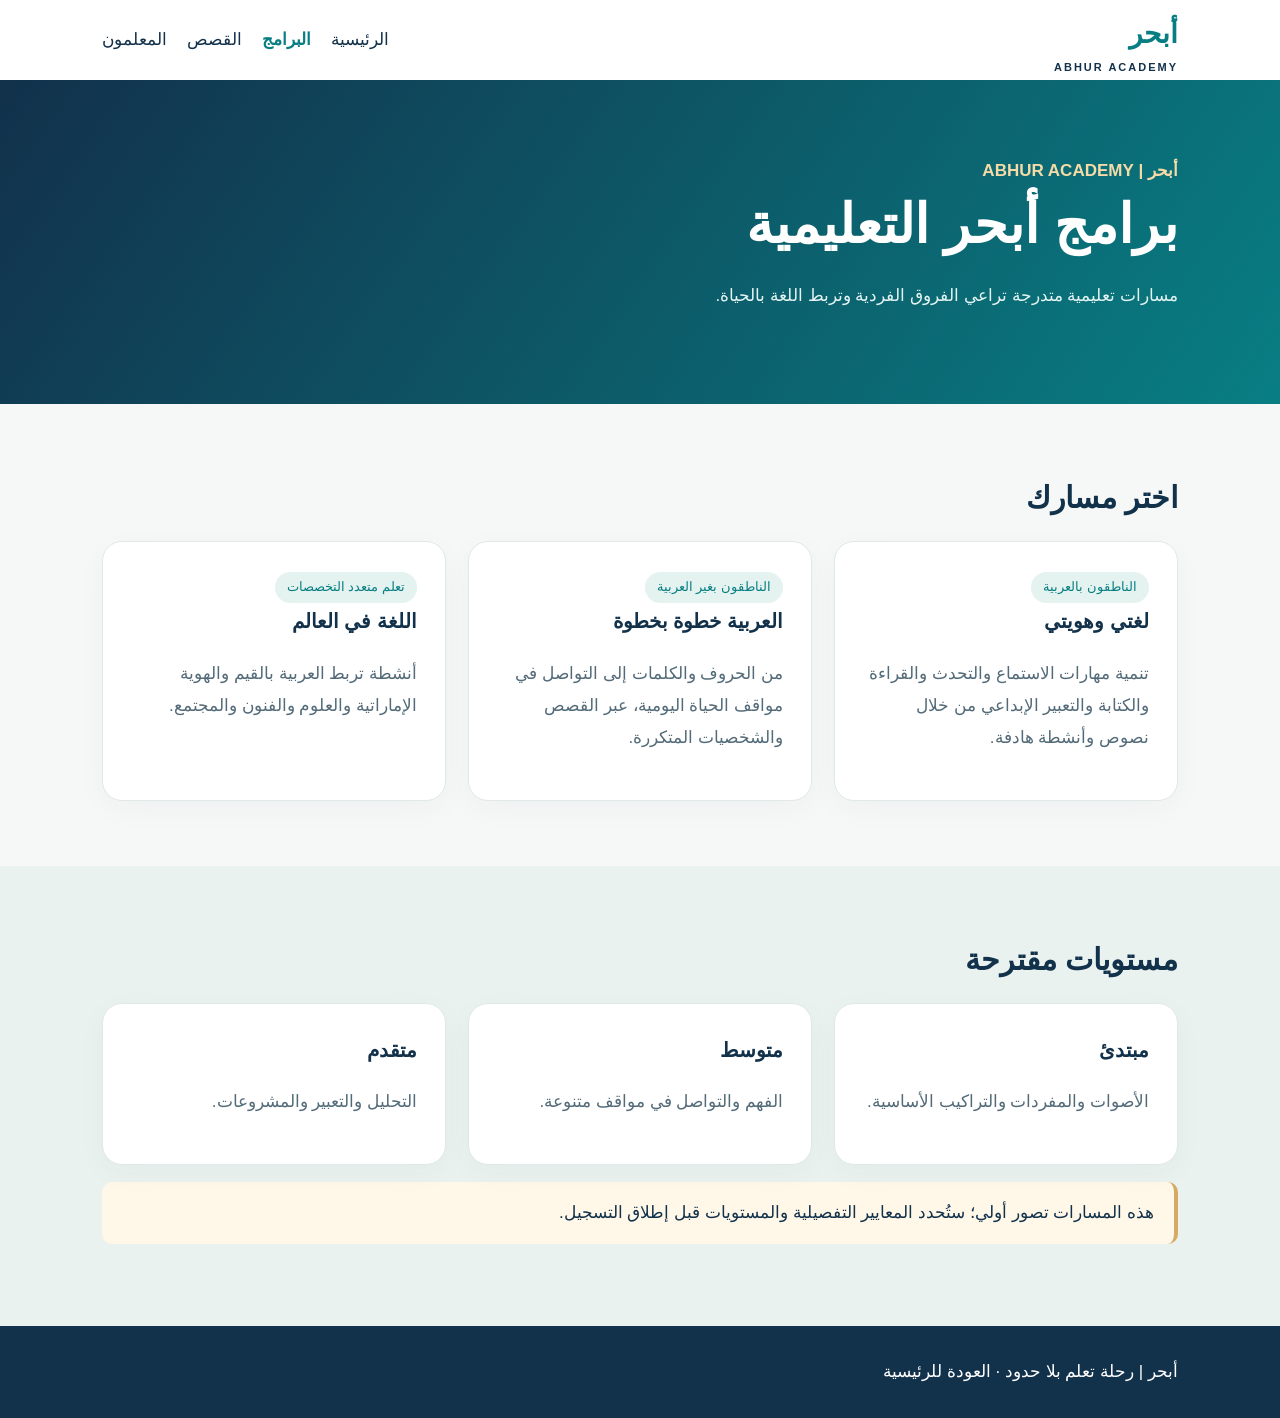
==== programs.html @ 78cf4e61 "Add ABHUR second-stage content: programs.html" ====
<!doctype html><html lang="ar" dir="rtl"><head><meta charset="utf-8"><meta name="viewport" content="width=device-width,initial-scale=1"><meta name="description" content="مسارات تعليمية متدرجة تراعي الفروق الفردية وتربط اللغة بالحياة."><title>برامج أبحر التعليمية | أبحر</title><link rel="stylesheet" href="assets/site.css"></head><body><header class="top"><div class="container bar"><a class="logo" href="index.html">أبحر<span>ABHUR ACADEMY</span></a><nav aria-label="التنقل الرئيسي"><a href="index.html" >الرئيسية</a><a href="programs.html" aria-current="page">البرامج</a><a href="stories.html" >القصص</a><a href="teachers.html" >المعلمون</a></nav></div></header><main><section class="intro"><div class="container"><div class="tag">أبحر | ABHUR ACADEMY</div><h1>برامج أبحر التعليمية</h1><p>مسارات تعليمية متدرجة تراعي الفروق الفردية وتربط اللغة بالحياة.</p></div></section><section class="section"><div class="container"><h2>اختر مسارك</h2><div class="grid"><article class="tile"><span class="pill">الناطقون بالعربية</span><h3>لغتي وهويتي</h3><p>تنمية مهارات الاستماع والتحدث والقراءة والكتابة والتعبير الإبداعي من خلال نصوص وأنشطة هادفة.</p></article><article class="tile"><span class="pill">الناطقون بغير العربية</span><h3>العربية خطوة بخطوة</h3><p>من الحروف والكلمات إلى التواصل في مواقف الحياة اليومية، عبر القصص والشخصيات المتكررة.</p></article><article class="tile"><span class="pill">تعلم متعدد التخصصات</span><h3>اللغة في العالم</h3><p>أنشطة تربط العربية بالقيم والهوية الإماراتية والعلوم والفنون والمجتمع.</p></article></div></div></section><section class="section" style="background:#eaf2ef"><div class="container"><h2>مستويات مقترحة</h2><div class="grid"><div class="tile"><h3>مبتدئ</h3><p>الأصوات والمفردات والتراكيب الأساسية.</p></div><div class="tile"><h3>متوسط</h3><p>الفهم والتواصل في مواقف متنوعة.</p></div><div class="tile"><h3>متقدم</h3><p>التحليل والتعبير والمشروعات.</p></div></div><p class="note">هذه المسارات تصور أولي؛ ستُحدد المعايير التفصيلية والمستويات قبل إطلاق التسجيل.</p></div></section></main><footer class="footer"><div class="container">أبحر | رحلة تعلم بلا حدود · <a href="index.html">العودة للرئيسية</a></div></footer></body></html>
---- assets/site.css ----
:root{--ink:#12314b;--sea:#087e83;--sand:#d5aa62;--bg:#f6f8f7}*{box-sizing:border-box}html{scroll-behavior:smooth}body{margin:0;font:17px/1.9 Tahoma,Arial,sans-serif;background:var(--bg);color:var(--ink)}a{color:inherit;text-decoration:none}a:focus-visible,button:focus-visible{outline:3px solid var(--sand);outline-offset:3px}.container{max-width:1120px;margin:auto;padding:0 22px}.top{background:#fff;box-shadow:0 2px 16px #12314b15}.bar{display:flex;align-items:center;justify-content:space-between;gap:18px;min-height:80px}.logo{font-size:28px;color:var(--sea);font-weight:900}.logo span{display:block;font-size:11px;letter-spacing:2px;line-height:1.1;color:var(--ink)}nav{display:flex;gap:20px;flex-wrap:wrap}nav a[aria-current=page]{color:var(--sea);font-weight:bold}.intro{background:linear-gradient(125deg,#12314b,#087e83);color:#fff;padding:75px 0}.intro h1{font-size:clamp(32px,5vw,54px);line-height:1.4;margin:0 0 15px}.intro p{max-width:750px;color:#e4f4f3}.tag{color:#f4dba8;font-weight:bold}.section{padding:65px 0}.section h2{font-size:30px;margin:0 0 15px}.grid{display:grid;grid-template-columns:repeat(3,1fr);gap:22px}.tile{background:#fff;border:1px solid #e1e8e8;border-radius:20px;padding:28px;box-shadow:0 8px 30px #12314b09}.tile h3{margin:0 0 12px}.tile p{color:#536b79}.pill{display:inline-block;background:#e4f3ef;color:#087e83;padding:3px 12px;border-radius:40px;font-size:13px}.cta{display:inline-block;background:var(--sand);color:#18334a;padding:11px 24px;border-radius:28px;font-weight:bold;margin-top:12px}.footer{background:var(--ink);color:#fff;padding:30px 0}.muted{color:#536b79}.note{background:#fff8e9;border-right:4px solid var(--sand);padding:15px 20px;border-radius:10px}.steps{counter-reset:s;display:grid;gap:16px}.step{background:white;border-radius:16px;padding:22px}.step:before{counter-increment:s;content:counter(s);display:inline-grid;place-items:center;background:var(--sea);color:white;width:36px;height:36px;border-radius:50%;margin-left:12px}@media(max-width:750px){.bar{align-items:flex-start;flex-direction:column;padding:14px 0}nav{gap:12px;font-size:14px}.grid{grid-template-columns:1fr}.intro{padding:55px 0}}
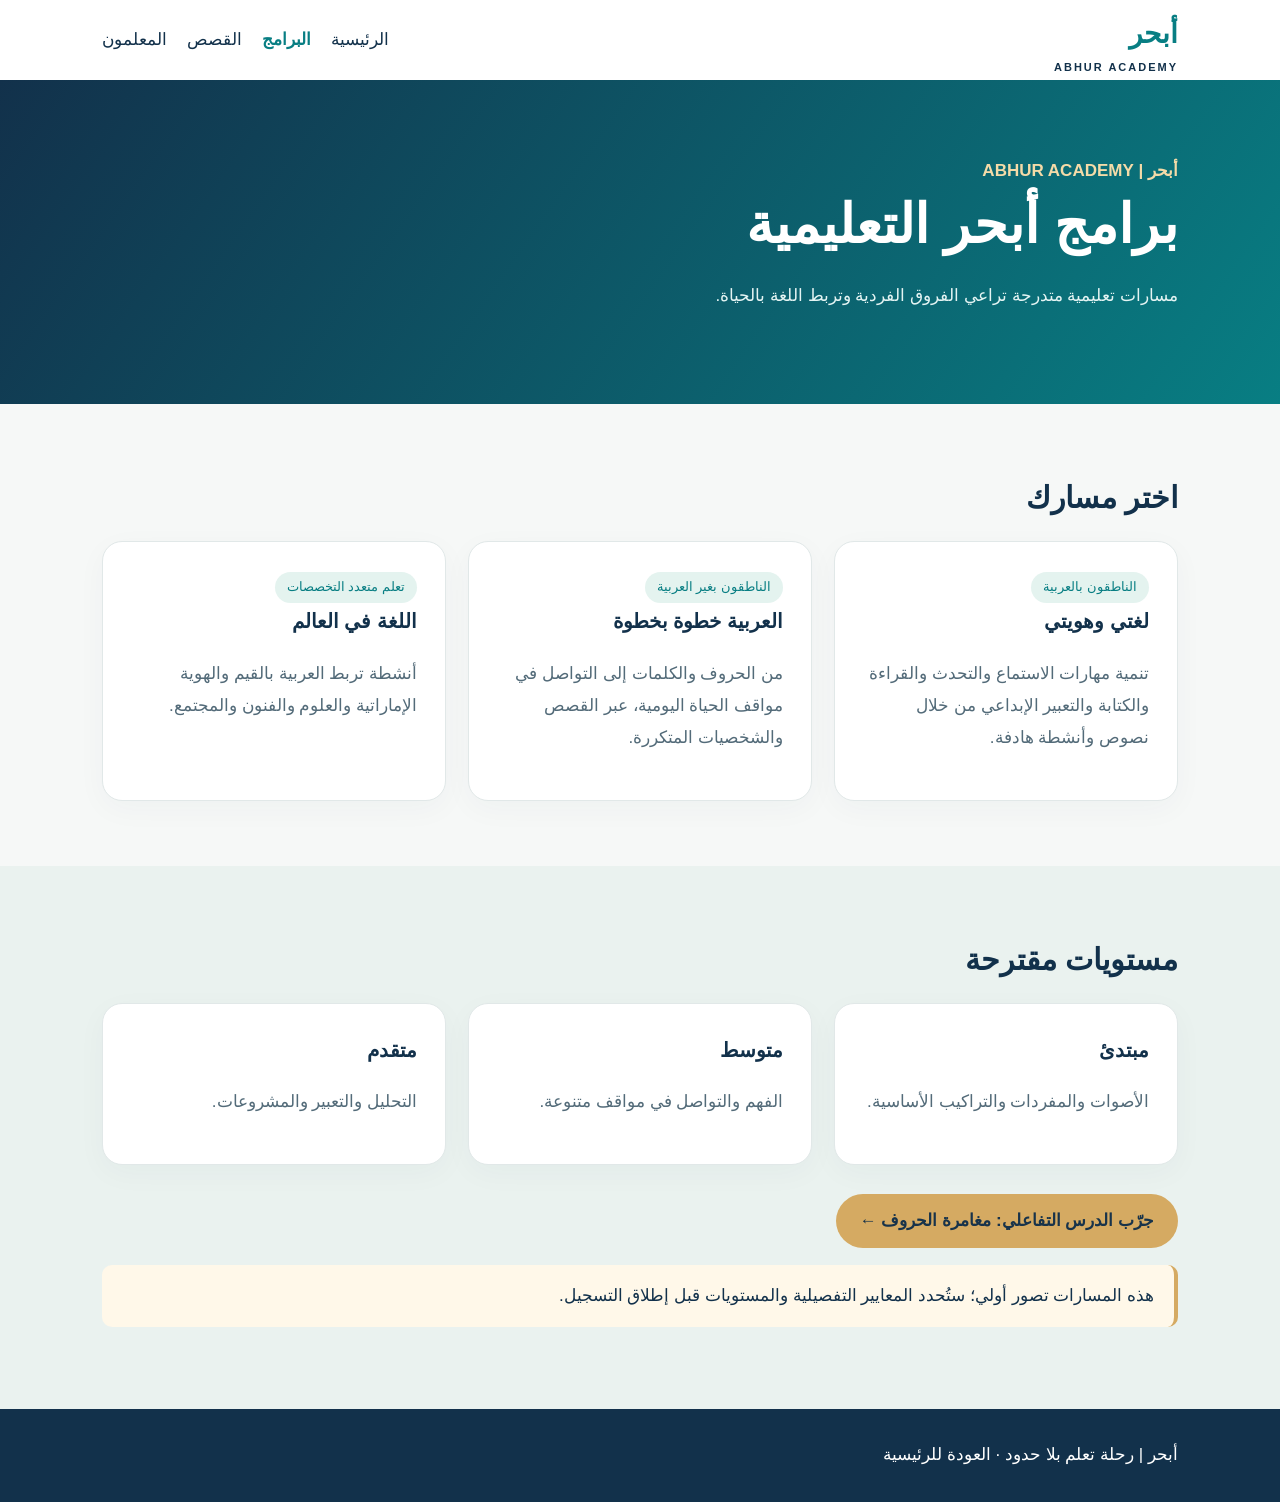
==== commit ef0891c9: "Link first interactive lesson from programs" ====
--- a/programs.html
+++ b/programs.html
@@ -1 +1 @@
-<!doctype html><html lang="ar" dir="rtl"><head><meta charset="utf-8"><meta name="viewport" content="width=device-width,initial-scale=1"><meta name="description" content="مسارات تعليمية متدرجة تراعي الفروق الفردية وتربط اللغة بالحياة."><title>برامج أبحر التعليمية | أبحر</title><link rel="stylesheet" href="assets/site.css"></head><body><header class="top"><div class="container bar"><a class="logo" href="index.html">أبحر<span>ABHUR ACADEMY</span></a><nav aria-label="التنقل الرئيسي"><a href="index.html" >الرئيسية</a><a href="programs.html" aria-current="page">البرامج</a><a href="stories.html" >القصص</a><a href="teachers.html" >المعلمون</a></nav></div></header><main><section class="intro"><div class="container"><div class="tag">أبحر | ABHUR ACADEMY</div><h1>برامج أبحر التعليمية</h1><p>مسارات تعليمية متدرجة تراعي الفروق الفردية وتربط اللغة بالحياة.</p></div></section><section class="section"><div class="container"><h2>اختر مسارك</h2><div class="grid"><article class="tile"><span class="pill">الناطقون بالعربية</span><h3>لغتي وهويتي</h3><p>تنمية مهارات الاستماع والتحدث والقراءة والكتابة والتعبير الإبداعي من خلال نصوص وأنشطة هادفة.</p></article><article class="tile"><span class="pill">الناطقون بغير العربية</span><h3>العربية خطوة بخطوة</h3><p>من الحروف والكلمات إلى التواصل في مواقف الحياة اليومية، عبر القصص والشخصيات المتكررة.</p></article><article class="tile"><span class="pill">تعلم متعدد التخصصات</span><h3>اللغة في العالم</h3><p>أنشطة تربط العربية بالقيم والهوية الإماراتية والعلوم والفنون والمجتمع.</p></article></div></div></section><section class="section" style="background:#eaf2ef"><div class="container"><h2>مستويات مقترحة</h2><div class="grid"><div class="tile"><h3>مبتدئ</h3><p>الأصوات والمفردات والتراكيب الأساسية.</p></div><div class="tile"><h3>متوسط</h3><p>الفهم والتواصل في مواقف متنوعة.</p></div><div class="tile"><h3>متقدم</h3><p>التحليل والتعبير والمشروعات.</p></div></div><p class="note">هذه المسارات تصور أولي؛ ستُحدد المعايير التفصيلية والمستويات قبل إطلاق التسجيل.</p></div></section></main><footer class="footer"><div class="container">أبحر | رحلة تعلم بلا حدود · <a href="index.html">العودة للرئيسية</a></div></footer></body></html>+<!doctype html><html lang="ar" dir="rtl"><head><meta charset="utf-8"><meta name="viewport" content="width=device-width,initial-scale=1"><meta name="description" content="مسارات تعليمية متدرجة تراعي الفروق الفردية وتربط اللغة بالحياة."><title>برامج أبحر التعليمية | أبحر</title><link rel="stylesheet" href="assets/site.css"></head><body><header class="top"><div class="container bar"><a class="logo" href="index.html">أبحر<span>ABHUR ACADEMY</span></a><nav aria-label="التنقل الرئيسي"><a href="index.html" >الرئيسية</a><a href="programs.html" aria-current="page">البرامج</a><a href="stories.html" >القصص</a><a href="teachers.html" >المعلمون</a></nav></div></header><main><section class="intro"><div class="container"><div class="tag">أبحر | ABHUR ACADEMY</div><h1>برامج أبحر التعليمية</h1><p>مسارات تعليمية متدرجة تراعي الفروق الفردية وتربط اللغة بالحياة.</p></div></section><section class="section"><div class="container"><h2>اختر مسارك</h2><div class="grid"><article class="tile"><span class="pill">الناطقون بالعربية</span><h3>لغتي وهويتي</h3><p>تنمية مهارات الاستماع والتحدث والقراءة والكتابة والتعبير الإبداعي من خلال نصوص وأنشطة هادفة.</p></article><article class="tile"><span class="pill">الناطقون بغير العربية</span><h3>العربية خطوة بخطوة</h3><p>من الحروف والكلمات إلى التواصل في مواقف الحياة اليومية، عبر القصص والشخصيات المتكررة.</p></article><article class="tile"><span class="pill">تعلم متعدد التخصصات</span><h3>اللغة في العالم</h3><p>أنشطة تربط العربية بالقيم والهوية الإماراتية والعلوم والفنون والمجتمع.</p></article></div></div></section><section class="section" style="background:#eaf2ef"><div class="container"><h2>مستويات مقترحة</h2><div class="grid"><div class="tile"><h3>مبتدئ</h3><p>الأصوات والمفردات والتراكيب الأساسية.</p></div><div class="tile"><h3>متوسط</h3><p>الفهم والتواصل في مواقف متنوعة.</p></div><div class="tile"><h3>متقدم</h3><p>التحليل والتعبير والمشروعات.</p></div></div><p><a class="cta" href="letters.html">جرّب الدرس التفاعلي: مغامرة الحروف ←</a></p><p class="note">هذه المسارات تصور أولي؛ ستُحدد المعايير التفصيلية والمستويات قبل إطلاق التسجيل.</p></div></section></main><footer class="footer"><div class="container">أبحر | رحلة تعلم بلا حدود · <a href="index.html">العودة للرئيسية</a></div></footer></body></html>
